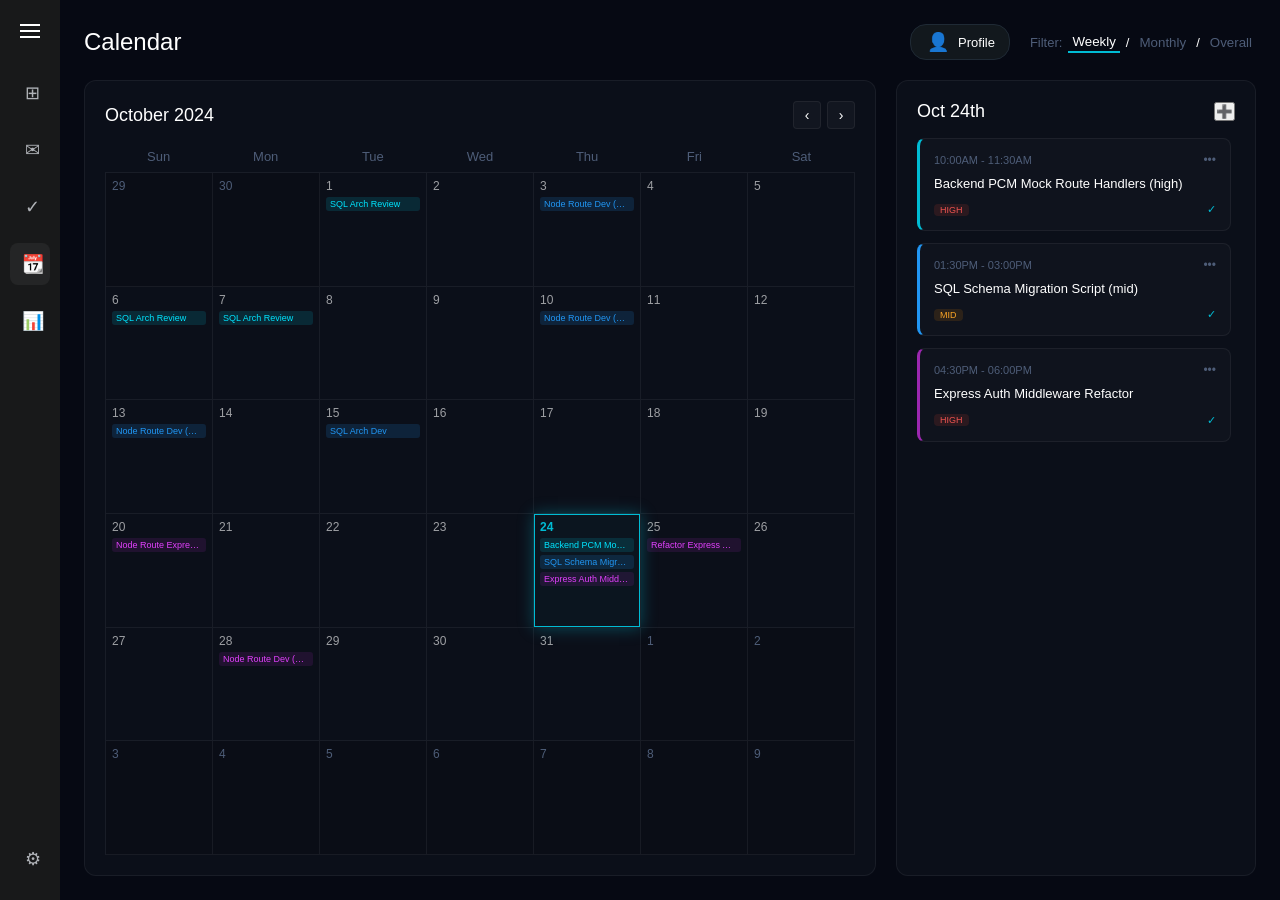
==== pages/calender/calender.html @ 672c8070 "Frontend impletation" ====
<!DOCTYPE html>
<html lang="en">
<head>
    <meta charset="UTF-8">
    <meta name="viewport" content="width=device-width, initial-scale=1.0">
    <title>Calendar</title>
    <link rel="icon" type="image/png" href="../../assets/Logo(1).png">
    <link rel="stylesheet" href="calender-style.css">
</head>
<body>
    <div class="calendar-container">
        <!-- Sidebar Navigation Menu Left Sticky Anchor -->
        <aside class="sidebar-nav" id="sidebar">
            <div class="sidebar-nav__toggle" id="sidebar-toggle">
                <span class="bar"></span>
                <span class="bar"></span>
                <span class="bar"></span>
            </div>

            <nav class="sidebar-nav__menu">
                <div class="menu-cluster">
                    <a href="../dashboard/dashboard.html" class="menu-cluster__link">
                        <span class="nav-icon">⊞</span>
                        <span class="nav-label">Dashboard</span>
                    </a>
                    <a href="../messages/messages.html" class="menu-cluster__link">
                        <span class="nav-icon">✉</span>
                        <span class="nav-label">Messages</span>
                    </a>
                    <a href="../tasks/tasks.html" class="menu-cluster__link">
                        <span class="nav-icon">✓</span>
                        <span class="nav-label">Tasks</span>
                    </a>
                    <a href="../calender/calender.html" class="menu-cluster__link active">
                        <span class="nav-icon">📆</span>
                        <span class="nav-label">Calendar</span>
                    </a>
                    <a href="../reports/reports.html" class="menu-cluster__link">
                        <span class="nav-icon">📊</span>
                        <span class="nav-label">Reports</span>
                    </a>
                </div>

                <div class="menu-cluster menu-cluster--bottom">
                    <a href="../settings/settings.html" class="menu-cluster__link">
                        <span class="nav-icon">⚙</span>
                        <span class="nav-label">Settings</span>
                    </a>
                </div>
            </nav>
        </aside>

        <!-- Main Body Content Workspace Component Wrapper -->
        <main class="main-wrapper">
            <!-- Header Section -->
            <header class="calendar-header">
                <h1 class="calendar-header__title">Calendar</h1>
                <div class="calendar-header__controls">
                    <button class="profile-pill" id="profile-pill">
                        <span class="nav-icon">👤</span>
                        <span class="profile-pill__name">Profile</span>
                    </button>
                    <div class="filter-options">
                        <span class="filter-label">Filter:</span>
                        <button class="filter-btn active" data-filter="Weekly">Weekly</button>
                        <span class="separator">/</span>
                        <button class="filter-btn" data-filter="Monthly">Monthly</button>
                        <span class="separator">/</span>
                        <button class="filter-btn" data-filter="Overall">Overall</button>
                    </div>
                </div>
            </header>

            <!-- Workspace Layout Content split into main view and panel view -->
            <div class="workspace-layout">
                <!-- Left Section: Month View Calendar Grid System -->
                <section class="month-view-card">
                    <div class="month-view-header">
                        <h2 class="month-view-header__title" id="current-month-display">October 2024</h2>
                        <div class="month-view-header__nav">
                            <button class="nav-arrow" id="prev-month-btn">‹</button>
                            <button class="nav-arrow" id="next-month-btn">›</button>
                        </div>
                    </div>

                    <!-- Weekdays Row -->
                    <div class="calendar-grid-header">
                        <div class="weekday-label">Sun</div>
                        <div class="weekday-label">Mon</div>
                        <div class="weekday-label">Tue</div>
                        <div class="weekday-label">Wed</div>
                        <div class="weekday-label">Thu</div>
                        <div class="weekday-label">Fri</div>
                        <div class="weekday-label">Sat</div>
                    </div>

                    <!-- Days Grid Matrix (Populated dynamically via JavaScript) -->
                    <div class="calendar-grid-body" id="calendar-grid-matrix"></div>
                </section>

                <!-- Right Side Panel Timeline View -->
                <aside class="day-timeline-panel">
                    <div class="timeline-header">
                        <h2 class="timeline-header__title" id="timeline-date-title">Oct 24th</h2>
                        <button class="options-btn" id="add-event-quick-trigger">➕</button>
                    </div>

                    <!-- Dynamic Timeline Container -->
                    <div class="timeline-scroll-container" id="timeline-events-wrapper"></div>
                </aside>
            </div>
        </main>
    </div>

    <!-- Inline Quick Task Creator Modal Portal Component -->
    <div class="modal-overlay" id="event-modal">
        <div class="modal-card">
            <div class="modal-card__header">
                <h3>Create New Entry</h3>
                <button class="modal-close" id="modal-close-btn">&times;</button>
            </div>
            <form class="modal-form" id="event-creation-form">
                <div class="form-group">
                    <label for="event-title">Task Title</label>
                    <input type="text" id="event-title" required placeholder="e.g., SQL Schema Migration Script">
                </div>
                <div class="form-row">
                    <div class="form-group">
                        <label for="event-start">Start Time</label>
                        <input type="time" id="event-start" required value="09:00">
                    </div>
                    <div class="form-group">
                        <label for="event-end">End Time</label>
                        <input type="time" id="event-end" required value="10:30">
                    </div>
                </div>
                <div class="form-row">
                    <div class="form-group">
                        <label for="event-priority">Priority</label>
                        <select id="event-priority">
                            <option value="high">High</option>
                            <option value="mid" selected>Mid</option>
                            <option value="low">Low</option>
                        </select>
                    </div>
                    <div class="form-group">
                        <label for="event-theme">Color Theme</label>
                        <select id="event-theme">
                            <option value="cyan">Cyan</option>
                            <option value="blue">Blue</option>
                            <option value="purple">Purple</option>
                        </select>
                    </div>
                </div>
                <button type="submit" class="submit-btn">Save Event Anchor</button>
            </form>
        </div>
    </div>

    <script src="calender-script.js"></script>
</body>
</html>
---- pages/calender/calender-style.css ----
/* ==========================================================================
   1. CORE VARIABLES & RESET
   ========================================================================== */
:root {
    --bg-main: #060913;
    --bg-card: #0b0f19;
    --border-color: rgba(255, 255, 255, 0.06);
    --text-primary: #ffffff;
    --text-muted: #4e5d78;

    /* Event Accent Colors */
    --accent-cyan: #00bcd4;
    --accent-blue: #2196f3;
    --accent-purple: #9c27b0;

    /* Glow Anchors */
    --glow-selected: 0 0 15px rgba(0, 188, 212, 0.35);
}

* {
    margin: 0;
    padding: 0;
    box-sizing: border-box;
}

body {
    font-family: -apple-system, BlinkMacSystemFont, "Segoe UI", Roboto, sans-serif;
    background-color: var(--bg-main);
    color: var(--text-primary);
    min-height: 100vh;
    display: flex;
    overflow: hidden;
}

/* ==========================================================================
   2. Left Sticky Side Navigation Sidebar
   ========================================================================== */
.calendar-container {
    display: flex;
    width: 100vw;
    height: 100vh;
    position: relative;
}

/* Sidebar Container Setup */
.sidebar-nav {
  width: 60px; /* Default collapsed width */
  height: 100vh;
  background-color: #18191a; /* Matches dark UI theme */
  position: fixed;
  top: 0;
  left: 0;
  display: flex;
  flex-direction: column;
  align-items: flex-start;
  padding: 20px 10px;
  box-sizing: border-box;
  transition: width 0.3s ease;
  z-index: 1000; /* Overlaps mid content when expanded */
  overflow-x: hidden;
}

/* Expanded State for Sidebar */
.sidebar-nav.expanded {
  width: 220px; /* Width when text labels are displayed */
  box-shadow: 5px 0 15px rgba(0, 0, 0, 0.5);
}

/* Toggle Menu Bars Icon Styling */
.sidebar-nav__toggle {
  cursor: pointer;
  margin-bottom: 30px;
  padding-left: 10px;
}

.sidebar-nav__toggle .bar {
  display: block;
  width: 20px;
  height: 2px;
  margin: 4px 0;
  background-color: #ffffff;
  transition: 0.3s;
}

/* Nav Menu Item Links Styling */
.sidebar-nav__menu {
  width: 100%;
  height: 100%;
  display: flex;
  flex-direction: column;
  justify-content: space-between;
}

.menu-cluster {
  width: 100%;
  display: flex;
  flex-direction: column;
  gap: 15px;
}

.menu-cluster__link {
  display: flex;
  align-items: center;
  width: 100%;
  padding: 10px;
  border-radius: 8px;
  text-decoration: none;
  color: #b0b3b8;
  transition: background-color 0.2s, color 0.2s;
  box-sizing: border-box;
}

.menu-cluster__link:hover, 
.menu-cluster__link.active {
  background-color: #242526;
  color: #ffffff;
}

/* Navigation Icons Alignment */
.nav-icon {
  font-size: 18px;
  min-width: 25px;
  text-align: center;
}

/* Navigation Text Labels Visibility Behavior */
.nav-label {
  margin-left: 15px;
  white-space: nowrap;
  opacity: 0;
  visibility: hidden;
  transition: opacity 0.2s ease, visibility 0.2s ease;
}

/* Make text labels visible only when sidebar expanded class is attached */
.sidebar-nav.expanded .nav-label {
  opacity: 1;
  visibility: visible;
}

/* ==========================================================================
   3. MAIN WORKSPACE & HEADER
   ========================================================================== */
.main-wrapper {
    flex: 1;
    margin-left: 60px;
    padding: 24px;
    display: flex;
    flex-direction: column;
    gap: 20px;
    min-width: 0;
    height: 100vh;
}

.calendar-header {
    display: flex;
    justify-content: space-between;
    align-items: center;
    flex-shrink: 0;
}

.calendar-header__title {
    font-size: 24px;
    font-weight: 500;
}

.calendar-header__controls {
    display: flex;
    align-items: center;
    gap: 20px;
}

.profile-pill {
    display: flex;
    align-items: center;
    gap: 8px;
    background-color: #12181d;
    padding: 6px 14px;
    border-radius: 16px;
    border: 1px solid #1f2a35;
    color: #ffffff;
    cursor: pointer;
    font-size: 13px;
}

.filter-options {
    display: flex;
    align-items: center;
    gap: 6px;
    font-size: 13px;
}

.filter-label {
    color: var(--text-muted);
}

.filter-btn {
    background: none;
    border: none;
    color: var(--text-muted);
    cursor: pointer;
    font-weight: 400;
    padding: 2px 4px;
}

.filter-btn.active {
    color: var(--text-primary);
    border-bottom: 2px solid var(--accent-cyan);
}

/* ==========================================================================
   4. CALENDAR WORKSPACE GRID SYSTEM
   ========================================================================== */
.workspace-layout {
    display: grid;
    grid-template-columns: 1fr 360px;
    gap: 20px;
    flex: 1;
    min-height: 0;
}

.month-view-card {
    background-color: var(--bg-card);
    border: 1px solid var(--border-color);
    border-radius: 12px;
    padding: 20px;
    display: flex;
    flex-direction: column;
    min-height: 0;
}

.month-view-header {
    display: flex;
    justify-content: space-between;
    align-items: center;
    margin-bottom: 20px;
}

.month-view-header__title {
    font-size: 18px;
    font-weight: 500;
}

.month-view-header__nav {
    display: flex;
    gap: 6px;
}

.nav-arrow {
    background: rgba(255, 255, 255, 0.03);
    border: 1px solid var(--border-color);
    color: var(--text-primary);
    border-radius: 4px;
    width: 28px;
    height: 28px;
    cursor: pointer;
    display: flex;
    align-items: center;
    justify-content: center;
    font-size: 14px;
}

.calendar-grid-header {
    display: grid;
    grid-template-columns: repeat(7, 1fr);
    text-align: center;
    margin-bottom: 8px;
}

.weekday-label {
    color: var(--text-muted);
    font-size: 13px;
}

.calendar-grid-body {
    display: grid;
    grid-template-columns: repeat(7, 1fr);
    grid-template-rows: repeat(6, 1fr);
    flex: 1;
    border-top: 1px solid var(--border-color);
    border-left: 1px solid var(--border-color);
    min-height: 0;
}

.grid-day {
    padding: 6px;
    border-right: 1px solid var(--border-color);
    border-bottom: 1px solid var(--border-color);
    display: flex;
    flex-direction: column;
    align-items: stretch;
    justify-content: flex-start;
    position: relative;
    cursor: pointer;
    overflow: hidden;
}

.day-number {
    font-size: 12px;
    color: var(--text-muted);
    margin-bottom: 4px;
}

.grid-day:not(.dynamic-muted-day) .day-number {
    color: rgba(255, 255, 255, 0.6);
}

.dynamic-muted-day {
    background-color: rgba(0, 0, 0, 0.12);
}

.active-selected-day {
    background-color: rgba(0, 188, 212, 0.03);
    box-shadow: inset 0 0 0 1px var(--accent-cyan), var(--glow-selected);
    z-index: 2;
}

.active-selected-day .day-number {
    color: var(--accent-cyan) !important;
    font-weight: bold;
}

/* Event Tags Inside Grid Layout Cells */
.event-tag-list {
    display: flex;
    flex-direction: column;
    gap: 3px;
    overflow-y: hidden;
    flex: 1;
}

.event-tag {
    font-size: 9px;
    padding: 2px 4px;
    border-radius: 3px;
    white-space: nowrap;
    overflow: hidden;
    text-overflow: ellipsis;
    display: block;
    width: 100%;
}

.tag-cyan {
    background-color: rgba(0, 188, 212, 0.15);
    color: #00e5ff;
}

.tag-blue {
    background-color: rgba(33, 150, 243, 0.15);
    color: #2196f3;
}

.tag-purple {
    background-color: rgba(156, 39, 176, 0.15);
    color: #e040fb;
}

/* ==========================================================================
   5. RIGHT SIDE PANEL TIMELINE VIEW
   ========================================================================== */
.day-timeline-panel {
    background-color: var(--bg-card);
    border: 1px solid var(--border-color);
    border-radius: 12px;
    padding: 20px;
    display: flex;
    flex-direction: column;
    min-height: 0;
}

.timeline-header {
    display: flex;
    justify-content: space-between;
    align-items: center;
    margin-bottom: 16px;
    flex-shrink: 0;
}

.timeline-header__title {
    font-size: 18px;
    font-weight: 500;
}

.timeline-scroll-container {
    display: flex;
    flex-direction: column;
    gap: 12px;
    overflow-y: auto;
    flex: 1;
    padding-right: 4px;
}

/* Custom Minimalist Scrollbars */
.timeline-scroll-container::-webkit-scrollbar {
    width: 4px;
}

.timeline-scroll-container::-webkit-scrollbar-track {
    background: transparent;
}

.timeline-scroll-container::-webkit-scrollbar-thumb {
    background: rgba(255, 255, 255, 0.1);
    border-radius: 2px;
}

.timeline-card {
    background-color: rgba(255, 255, 255, 0.02);
    border: 1px solid var(--border-color);
    border-radius: 8px;
    padding: 14px;
    display: flex;
    flex-direction: column;
    gap: 8px;
}

.timeline-card.border-cyan {
    border-left: 3px solid var(--accent-cyan);
}

.timeline-card.border-blue {
    border-left: 3px solid var(--accent-blue);
}

.timeline-card.border-purple {
    border-left: 3px solid var(--accent-purple);
}

.timeline-card__header {
    display: flex;
    justify-content: space-between;
    align-items: center;
}

.time-range {
    font-size: 11px;
    color: var(--text-muted);
}

.card-options-btn {
    background: none;
    border: none;
    color: var(--text-muted);
    font-size: 12px;
    cursor: pointer;
}

.timeline-card__title {
    font-size: 13px;
    font-weight: 400;
    line-height: 1.4;
    color: #ffffff;
}

.timeline-card__footer {
    display: flex;
    justify-content: space-between;
    align-items: center;
    margin-top: 2px;
}

.priority-badge {
    font-size: 9px;
    padding: 1px 6px;
    border-radius: 4px;
    text-transform: uppercase;
}

.status-high {
    background-color: rgba(244, 67, 54, 0.12);
    color: #ef5350;
}

.status-mid {
    background-color: rgba(255, 152, 0, 0.12);
    color: #ffa726;
}

.status-low {
    background-color: rgba(76, 175, 80, 0.12);
    color: #81c784;
}

.status-icon {
    color: var(--accent-cyan);
    font-size: 11px;
}

/* ==========================================================================
   6. PORTAL MODAL INTERFACE COMPONENT
   ========================================================================== */
.modal-overlay {
    position: fixed;
    top: 0;
    left: 0;
    width: 100vw;
    height: 100vh;
    background: rgba(4, 6, 12, 0.8);
    backdrop-filter: blur(4px);
    z-index: 2000;
    display: flex;
    align-items: center;
    justify-content: center;
    opacity: 0;
    visibility: hidden;
    transition: all 0.25s ease;
}

.modal-overlay.active {
    opacity: 1;
    visibility: visible;
}

.modal-card {
    background: var(--bg-card);
    border: 1px solid var(--border-color);
    border-radius: 12px;
    width: 420px;
    padding: 24px;
    box-shadow: 0 10px 30px rgba(0, 0, 0, 0.5);
}

.modal-card__header {
    display: flex;
    justify-content: space-between;
    align-items: center;
    margin-bottom: 20px;
}

.modal-close {
    background: none;
    border: none;
    color: #ffffff;
    font-size: 20px;
    cursor: pointer;
}

.modal-form {
    display: flex;
    flex-direction: column;
    gap: 14px;
}

.form-group {
    display: flex;
    flex-direction: column;
    gap: 6px;
}

.form-row {
    display: grid;
    grid-template-columns: 1fr 1fr;
    gap: 12px;
}

.form-group label {
    font-size: 12px;
    color: var(--text-muted);
}

.form-group input,
.form-group select {
    background: #12181d;
    border: 1px solid var(--border-color);
    color: #ffffff;
    padding: 8px 12px;
    border-radius: 6px;
    font-size: 13px;
}

.submit-btn {
    background: var(--accent-cyan);
    color: #ffffff;
    border: none;
    padding: 10px;
    border-radius: 6px;
    cursor: pointer;
    font-weight: 500;
    margin-top: 10px;
    transition: background 0.2s ease;
}

.submit-btn:hover {
    background: #00acc1;
}

@media (max-width: 1024px) {
    .workspace-layout {
        grid-template-columns: 1fr;
    }

    .day-timeline-panel {
        height: 350px;
    }
}
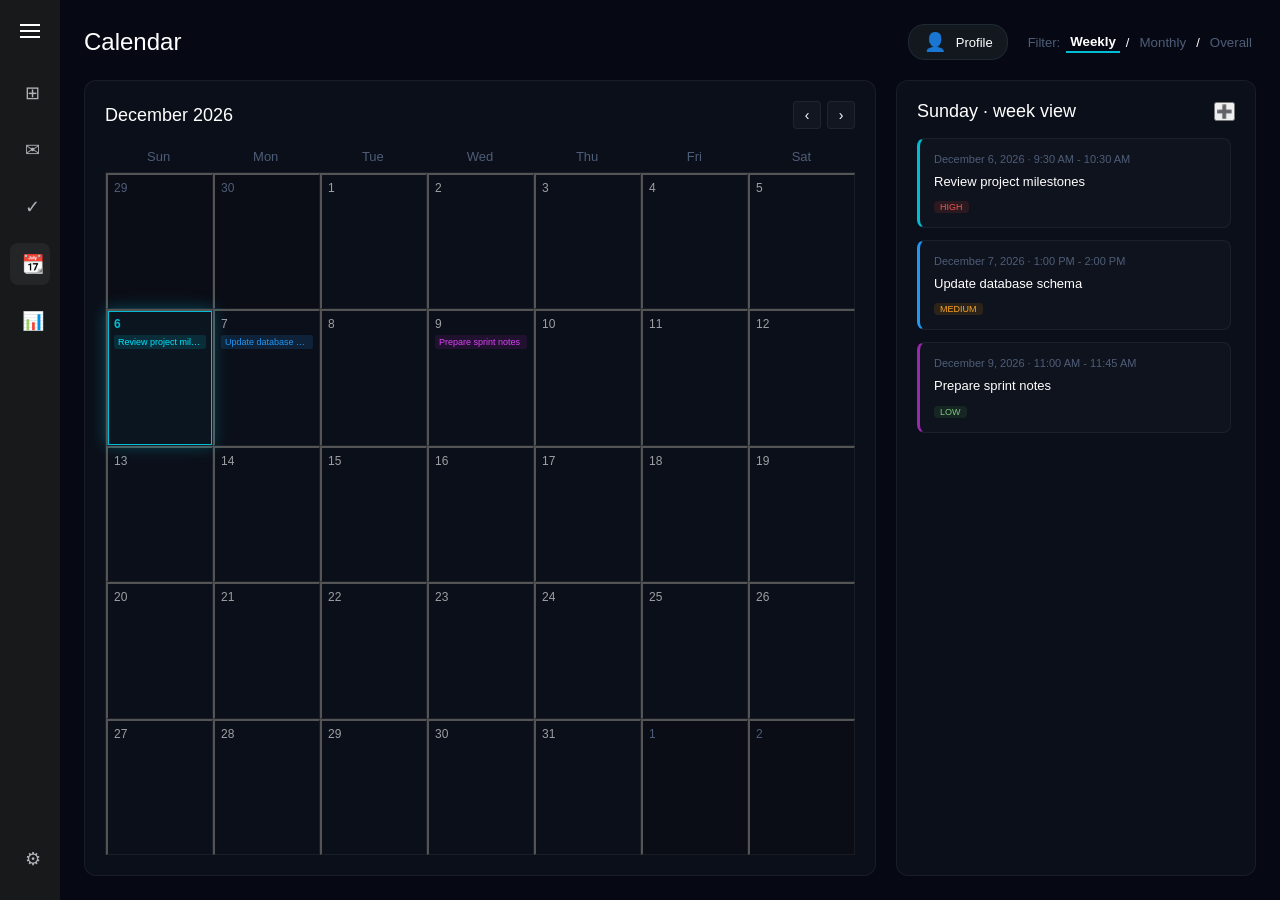
==== commit d4e1c377: "Frontend Bug Fixation" ====
--- a/pages/calender/calender.html
+++ b/pages/calender/calender.html
@@ -6,6 +6,7 @@
     <title>Calendar</title>
     <link rel="icon" type="image/png" href="../../assets/Logo(1).png">
     <link rel="stylesheet" href="calender-style.css">
+    <link rel="stylesheet" href="../shared-ui.css">
 </head>
 <body>
     <div class="calendar-container">
@@ -78,8 +79,8 @@
                     <div class="month-view-header">
                         <h2 class="month-view-header__title" id="current-month-display">October 2024</h2>
                         <div class="month-view-header__nav">
-                            <button class="nav-arrow" id="prev-month-btn">‹</button>
-                            <button class="nav-arrow" id="next-month-btn">›</button>
+                            <button class="nav-arrow" id="prev-month-btn" aria-label="Previous month">‹</button>
+                            <button class="nav-arrow" id="next-month-btn" aria-label="Next month">›</button>
                         </div>
                     </div>
 
@@ -113,11 +114,11 @@
     </div>
 
     <!-- Inline Quick Task Creator Modal Portal Component -->
-    <div class="modal-overlay" id="event-modal">
-        <div class="modal-card">
+    <div class="modal-overlay" id="event-modal" aria-hidden="true">
+        <div class="modal-card" role="dialog" aria-modal="true" aria-labelledby="event-modal-title">
             <div class="modal-card__header">
-                <h3>Create New Entry</h3>
-                <button class="modal-close" id="modal-close-btn">&times;</button>
+                <h3 id="event-modal-title">Create New Entry</h3>
+                <button type="button" class="modal-close" id="modal-close-btn" aria-label="Close dialog">&times;</button>
             </div>
             <form class="modal-form" id="event-creation-form">
                 <div class="form-group">
@@ -138,9 +139,10 @@
                     <div class="form-group">
                         <label for="event-priority">Priority</label>
                         <select id="event-priority">
-                            <option value="high">High</option>
-                            <option value="mid" selected>Mid</option>
-                            <option value="low">Low</option>
+                            <option value="LOW">Low</option>
+                            <option value="MEDIUM" selected>Medium</option>
+                            <option value="HIGH">High</option>
+                            <option value="URGENT">Urgent</option>
                         </select>
                     </div>
                     <div class="form-group">
@@ -152,11 +154,13 @@
                         </select>
                     </div>
                 </div>
+                <p id="event-form-error" class="event-form-error" role="alert"></p>
                 <button type="submit" class="submit-btn">Save Event Anchor</button>
             </form>
         </div>
     </div>
 
+    <script src="../shared-ui.js"></script>
     <script src="calender-script.js"></script>
 </body>
 </html>
--- a/pages/calender/calender-style.css
+++ b/pages/calender/calender-style.css
@@ -295,6 +295,41 @@
     overflow: hidden;
 }
 
+.grid-day {
+    width: 100%;
+    min-width: 0;
+    color: inherit;
+    background: transparent;
+    font: inherit;
+    text-align: left;
+}
+
+.event-tag-list { display: flex; flex-direction: column; gap: 3px; width: 100%; }
+.event-tag {
+    overflow: hidden;
+    max-width: 100%;
+    white-space: nowrap;
+    text-overflow: ellipsis;
+}
+.calendar-empty-state {
+    padding: 20px;
+    color: var(--text-muted);
+    text-align: center;
+    line-height: 1.5;
+}
+.event-form-error { min-height: 1.2em; color: #f87171; }
+.timeline-card__title { overflow-wrap: anywhere; }
+.filter-btn[aria-pressed="true"] { font-weight: 700; }
+
+@media (max-width: 760px) {
+    body { overflow: auto; }
+    .calendar-header__controls { flex-wrap: wrap; justify-content: flex-end; gap: 8px; }
+    .workspace-layout { min-height: 0; }
+    .month-view-card { min-height: 560px; padding: 12px; }
+    .grid-day { padding: 4px; font-size: 12px; }
+    .event-tag { font-size: 10px; }
+}
+
 .day-number {
     font-size: 12px;
     color: var(--text-muted);
@@ -471,7 +506,8 @@
     color: #ef5350;
 }
 
-.status-mid {
+.status-mid,
+.status-medium {
     background-color: rgba(255, 152, 0, 0.12);
     color: #ffa726;
 }
@@ -479,6 +515,11 @@
 .status-low {
     background-color: rgba(76, 175, 80, 0.12);
     color: #81c784;
+}
+
+.status-urgent {
+    background-color: rgba(185, 28, 28, 0.18);
+    color: #fca5a5;
 }
 
 .status-icon {
--- a/pages/shared-ui.css
+++ b/pages/shared-ui.css
@@ -0,0 +1,416 @@
+.app-toast-region {
+  position: fixed;
+  right: 20px;
+  bottom: 20px;
+  z-index: 3000;
+  display: grid;
+  gap: 10px;
+  width: min(360px, calc(100vw - 32px));
+}
+
+.app-toast {
+  padding: 14px 16px;
+  border: 1px solid rgba(148, 163, 184, .35);
+  border-left: 4px solid #06b6d4;
+  border-radius: 10px;
+  background: #101827;
+  color: #f8fafc;
+  box-shadow: 0 12px 32px rgba(0, 0, 0, .28);
+  font: 500 14px/1.45 system-ui, sans-serif;
+}
+
+.app-toast--error {
+  border-left-color: #ef4444;
+}
+
+.app-toast--success {
+  border-left-color: #10b981;
+}
+
+:where(button, a, input, select, textarea, [role="button"], .filter-opt):focus-visible {
+  outline: 3px solid #22d3ee;
+  outline-offset: 3px;
+}
+
+.sidebar-nav__toggle[role="button"] {
+  cursor: pointer;
+}
+
+.app-account-menu-host {
+  position: relative;
+}
+
+.app-account-menu {
+  position: absolute;
+  z-index: 2100;
+  top: calc(100% + 8px);
+  right: 0;
+  min-width: 160px;
+  padding: 6px;
+  border: 1px solid rgba(148, 163, 184, .35);
+  border-radius: 10px;
+  background: #101827;
+  box-shadow: 0 12px 32px rgba(0, 0, 0, .28);
+}
+
+.app-account-menu[hidden] {
+  display: none;
+}
+
+.app-account-menu__item {
+  display: block;
+  width: 100%;
+  padding: 10px 12px;
+  border: 0;
+  border-radius: 6px;
+  background: transparent;
+  color: #f8fafc;
+  text-align: left;
+  font: inherit;
+  cursor: pointer;
+}
+
+.app-account-menu__item:hover {
+  background: rgba(148, 163, 184, .14);
+}
+
+.app-account-menu__item--logout {
+  color: #fca5a5;
+}
+
+.profile-container .sidebar-nav.expanded {
+  width: 220px;
+}
+
+.profile-container .sidebar-nav.expanded .nav-label {
+  display: inline;
+  opacity: 1;
+  visibility: visible;
+}
+
+.profile-container .sidebar-nav.expanded .menu-cluster__link {
+  width: 100%;
+  justify-content: flex-start;
+}
+
+body[data-theme="light"] {
+  background: #f3f6fb !important;
+  color: #172033 !important;
+}
+
+body[data-theme="light"] :is(.sidebar-nav, .kanban-col, .kanban-column, .task-card,
+  .profile-card, .settings-card, .analytics-card, .insight-card, .chat-conversation-viewport,
+  .contact-list-panel, .day-timeline-panel, .kpi-card, .timeline-card, .calendar-grid-wrapper) {
+  background-color: #fff !important;
+  color: #172033 !important;
+  border-color: #dce4ef !important;
+}
+
+body[data-theme="light"] :is(.task-card__heading, .card-heading, .column-title, .kanban-col__title,
+  .section-title, .card-title, .insight-title, .chat-header-name, .timeline-card__title,
+  .contact-name, .form-label, .settings-row h3, .profile-title, .report-title) {
+  color: #172033 !important;
+}
+
+body[data-theme="light"] :is(.kpi-label, .metric-label, .metric-stats, .progress-label, .filter-label,
+  .contact-preview, .contact-preview-active, .contact-time, .contact-time-active, .meta-line,
+  .time-range, .chat-empty-state, .calendar-empty-state) {
+  color: #475569 !important;
+}
+
+body[data-theme="light"] :is(.chat-messages-container, .cards-list-container, .kanban-col__cards,
+  .calendar-grid-body, .timeline-scroll-container) {
+  background-color: #f7f9fc !important;
+}
+
+body.compact-mode :is(.task-card, .kanban-card, .kanban-col, .kanban-column, .settings-row) {
+  padding-top: .65rem !important;
+  padding-bottom: .65rem !important;
+}
+
+body[data-theme="light"] :is(.contact-list, .chat-messages-container, .workspace-header, .main-wrapper,
+  .primary-workspace, .tasks-workspace, .report-workspace, .settings-container, .tasks-container,
+  .calendar-container, .message-container, .dashboard-container, .reports-container) {
+  background-color: #f3f6fb !important;
+  color: #172033 !important;
+}
+
+body[data-theme="light"] :is(.chat-input-field, .form-input, .dropdown-control, .task-modal input,
+  .task-modal textarea, .task-modal select) {
+  background-color: #fff !important;
+  color: #172033 !important;
+  border-color: #cbd5e1 !important;
+}
+
+body[data-theme="light"] .app-toast {
+  background: #fff;
+  color: #172033;
+}
+
+body[data-theme="light"] .menu-cluster__link.active,
+body[data-theme="light"] .menu-cluster__link:hover {
+  color: #0369a1 !important;
+  background-color: #e0f2fe !important;
+}
+
+body[data-theme="light"] :is(.segment-btn.active, .filter-opt.active) {
+  color: #172033 !important;
+  background-color: #e2e8f0 !important;
+}
+
+body[data-theme="light"] .color-dot.active {
+  border-color: #172033 !important;
+}
+
+html[data-accent="cyan"] {
+  --app-accent: #06b6d4;
+}
+
+html[data-accent="purple"] {
+  --app-accent: #9c27b0;
+}
+
+html[data-accent="pink"] {
+  --app-accent: #ec4899;
+}
+
+html[data-accent="orange"] {
+  --app-accent: #f97316;
+}
+
+html[data-accent="green"] {
+  --app-accent: #10b981;
+}
+
+html[data-accent] :is(.btn-primary, .btn-update-profile, .submit-btn, .btn-send) {
+  border-color: var(--app-accent) !important;
+  background-color: var(--app-accent) !important;
+}
+
+body[data-font-size="small"] {
+  font-size: 14px;
+}
+
+body[data-font-size="large"] {
+  font-size: 18px;
+}
+
+html[data-accent] :is(.menu-cluster__link.active, .menu-cluster__link:hover, .filter-btn.active, .filter-opt.active) {
+  color: var(--app-accent) !important;
+}
+
+@media (max-width: 760px) {
+  body {
+    width: 100%;
+    min-width: 0;
+    height: auto !important;
+    overflow: auto !important;
+  }
+
+  :is(.dashboard-container, .tasks-container, .calendar-container, .reports-container,
+    .settings-container, .messages-container, .message-container, .profile-container) {
+    width: 100% !important;
+    min-height: 100vh;
+    height: auto !important;
+    overflow: visible !important;
+  }
+
+  :is(.primary-workspace, .main-wrapper, .report-workspace, .tasks-workspace, .settings-workspace) {
+    width: calc(100% - 60px) !important;
+    min-width: 0 !important;
+    margin-left: 60px !important;
+    padding: 18px !important;
+    box-sizing: border-box;
+    overflow: visible !important;
+  }
+
+  :is(.analytics-grid, .insights-grid, .profile-workspace-grid, .settings-grid, .workspace-layout) {
+    grid-template-columns: minmax(0, 1fr) !important;
+  }
+
+  :is(.kanban-grid, .kanban-board-grid, .calendar-grid-body) {
+    overflow-x: auto;
+  }
+
+  .kpi-row {
+    display: grid !important;
+    grid-template-columns: minmax(0, 1fr) !important;
+    overflow: visible !important;
+  }
+
+  .kpi-card {
+    min-width: 0;
+  }
+
+  .analytics-grid {
+    flex-direction: column !important;
+  }
+
+  .insights-grid {
+    display: grid !important;
+    grid-template-columns: minmax(0, 1fr) !important;
+    width: 100%;
+  }
+
+  .insight-card {
+    min-width: 0;
+  }
+
+  .chart-container {
+    max-width: 100%;
+    overflow-x: auto;
+  }
+
+  .chart-svg {
+    min-width: 500px;
+  }
+
+  .kanban-grid {
+    grid-template-columns: repeat(4, minmax(260px, 85vw)) !important;
+  }
+
+  .kanban-board-grid {
+    display: flex !important;
+    flex-direction: row;
+  }
+
+  .kanban-column {
+    width: min(320px, 82vw) !important;
+  }
+
+  .tasks-workspace {
+    height: auto !important;
+    min-height: 100vh;
+  }
+
+  .dashboard-container>.main-wrapper {
+    width: calc(100% - 70px) !important;
+    margin-left: 0 !important;
+    padding: 0 !important;
+  }
+
+  .profile-container>.main-wrapper {
+    width: calc(100% - 70px) !important;
+    margin-left: 0 !important;
+  }
+
+  .workspace-grid {
+    grid-template-columns: minmax(0, 1fr) !important;
+    height: auto !important;
+    overflow: visible !important;
+  }
+
+  .primary-workspace {
+    width: auto !important;
+    margin-left: 0 !important;
+    height: auto !important;
+    overflow: visible !important;
+  }
+
+  .message-container {
+    height: auto !important;
+    min-height: 100vh;
+    flex-direction: column;
+  }
+
+  .workspace-body {
+    height: auto !important;
+    overflow: visible !important;
+    flex-direction: column;
+  }
+
+  .contact-list {
+    width: 100% !important;
+    max-height: 250px;
+    overflow-y: auto;
+  }
+
+  .chat-conversation-viewport {
+    min-height: 55vh;
+  }
+
+  .calendar-container>.main-wrapper {
+    height: auto !important;
+  }
+
+  .settings-row {
+    flex-wrap: wrap;
+    gap: 12px;
+  }
+
+  .segmented-control {
+    width: 100%;
+    max-width: 100%;
+  }
+
+  .segment-btn {
+    flex: 1;
+    padding-right: 8px;
+    padding-left: 8px;
+  }
+
+  .bottom-bar {
+    flex-wrap: wrap;
+    gap: 12px;
+  }
+
+  .action-btns {
+    flex-wrap: wrap;
+  }
+
+  .calendar-grid-body {
+    grid-template-rows: none !important;
+    grid-auto-rows: minmax(68px, auto);
+  }
+
+  .grid-day {
+    min-height: 68px;
+  }
+
+  :is(.report-header, .profile-header, .tasks-header, .calendar-header, .chat-header-bar) {
+    flex-wrap: wrap;
+    gap: 12px;
+  }
+
+  .chat-input-bar {
+    position: sticky;
+    bottom: 0;
+  }
+}
+
+@media (max-width: 480px) {
+  .calendar-header {
+    align-items: flex-start;
+    flex-direction: column;
+  }
+
+  .calendar-header__controls {
+    width: 100%;
+    min-width: 0;
+    justify-content: flex-start !important;
+  }
+
+  .filter-options {
+    min-width: 0;
+    max-width: 100%;
+    flex-wrap: wrap;
+  }
+
+  .message-container>.main-wrapper {
+    width: calc(100% - 60px);
+    min-width: 0;
+    box-sizing: border-box;
+  }
+}
+
+@media (prefers-reduced-motion: reduce) {
+
+  *,
+  *::before,
+  *::after {
+    scroll-behavior: auto !important;
+    animation-duration: .01ms !important;
+    animation-iteration-count: 1 !important;
+    transition-duration: .01ms !important;
+  }
+}
